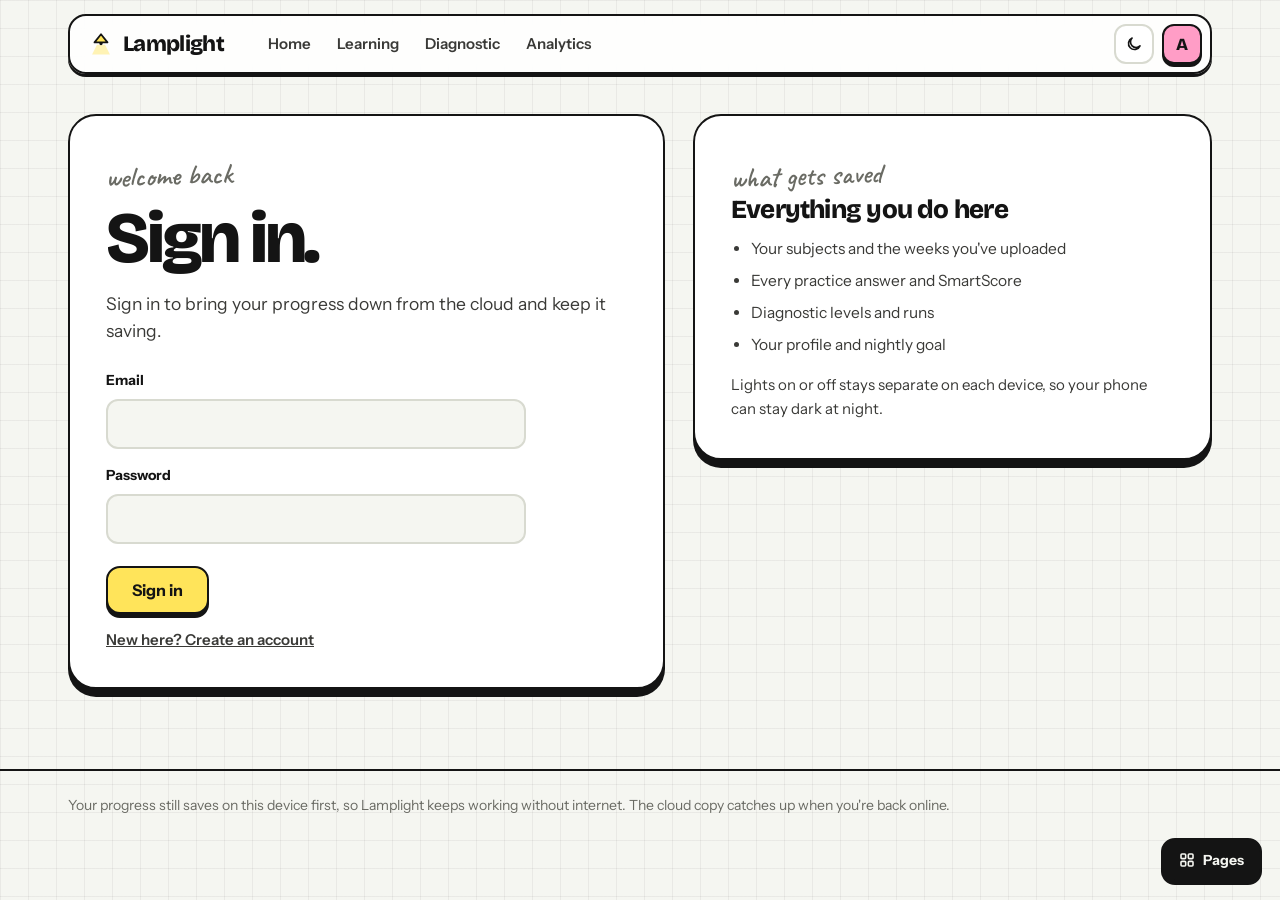
==== account.html @ 7562c69a "add lamplight website" ====
<!doctype html>
<html lang="en-AU">
<head>
<meta charset="utf-8">
<meta name="viewport" content="width=device-width, initial-scale=1, viewport-fit=cover">
<title>Account · Lamplight</title>
<link rel="preconnect" href="https://fonts.googleapis.com">
<link rel="preconnect" href="https://fonts.gstatic.com" crossorigin>
<link rel="stylesheet" href="https://fonts.googleapis.com/css2?family=Bricolage+Grotesque:opsz,wght@12..96,500;12..96,700;12..96,800&family=Caveat:wght@600;700&family=Instrument+Sans:wght@400;500;600;700&family=JetBrains+Mono:wght@500;700&display=swap">
<link rel="stylesheet" href="css/lamplight.css">
<style>
  .navlinks a[aria-current="page"] { background: var(--hl-yellow); color: #141414; }
  .avatar { width: 40px; height: 40px; border-radius: 12px; border: 2px solid var(--ink); background: var(--hl-pink); color: #141414; display: grid; place-items: center; font: 800 17px var(--font-display); text-decoration: none; box-shadow: 0 3px 0 var(--shadow); }
  .icon-btn { width: 40px; height: 40px; border-radius: 12px; border: 2px solid var(--line); background: var(--card); display: grid; place-items: center; cursor: pointer; color: var(--ink); }
  .pagefoot { margin-top: 80px; border-top: 2px solid var(--ink); padding-block: 24px 40px; color: var(--muted); font-size: 14px; }
  .acct { margin-top: 40px; display: grid; grid-template-columns: 1.15fr 1fr; gap: 28px; align-items: start; }
  @media (max-width: 860px) { .acct { grid-template-columns: 1fr; } }
  .card { background: var(--card); border: 2.5px solid var(--ink); border-radius: 28px; box-shadow: 0 8px 0 var(--shadow); padding: 38px 36px; }
  @media (max-width: 600px) { .card { padding: 26px 20px; } }
  .card .hand { font-size: 28px; color: var(--muted); transform: rotate(-2deg); display: inline-block; }
  .card h1 { font-size: clamp(40px, 6vw, 72px); letter-spacing: -0.045em; margin: 6px 0 0; line-height: .98; }
  .card h2 { font-size: 26px; letter-spacing: -0.03em; margin: 0; }
  .card p { font-size: 17.5px; color: var(--ink-2); max-width: 32em; margin: 16px 0 0; }
  .form { display: grid; gap: 16px; margin-top: 26px; max-width: 420px; }
  .actions { display: flex; gap: 12px; flex-wrap: wrap; margin-top: 6px; }
  .msg { margin: 0; font-weight: 600; font-size: 15px; padding: 12px 14px; border-radius: 12px; }
  .msg.bad { color: var(--bad); background: var(--bad-soft); }
  .msg.good { color: var(--good); background: var(--good-soft); }
  .linkish { justify-self: start; border: 0; background: none; padding: 0; font: 600 15px var(--font-body); color: var(--ink-2); text-decoration: underline; cursor: pointer; }
  .status { display: flex; align-items: center; gap: 12px; margin-top: 22px; padding: 16px 18px; border: 2px solid var(--line); border-radius: 16px; background: var(--paper); }
  .status i { flex: none; width: 16px; height: 16px; border-radius: 99px; border: 2px solid var(--ink); background: var(--good); }
  .status[data-s="syncing"] i { background: var(--hl-yellow); }
  .status[data-s="error"] i { background: var(--bad); }
  .status b { display: block; font-size: 16px; }
  .status small { color: var(--muted); font-size: 14px; }
  .side h2 { margin-bottom: 14px; }
  .side ol { margin: 0; padding: 0; list-style: none; counter-reset: s; display: grid; gap: 14px; }
  .side ol li { counter-increment: s; display: grid; grid-template-columns: 34px 1fr; gap: 12px; font-size: 15.5px; color: var(--ink-2); }
  .side ol li::before { content: counter(s); width: 30px; height: 30px; border-radius: 10px; border: 2px solid var(--ink); background: var(--hl-blue); color: #141414; display: grid; place-items: center; font: 800 15px var(--font-display); }
  .side code { font-family: var(--font-mono); font-size: 13.5px; background: var(--paper-2); padding: 1px 6px; border-radius: 6px; }
  .side ul { margin: 0; padding-left: 20px; display: grid; gap: 8px; color: var(--ink-2); font-size: 15.5px; }
</style>
<script src="js/config.js"></script>
<script src="js/sync.js"></script>
</head>
<body class="app">

<header class="topbar">
  <div class="wrap">
    <div class="bar">
      <a class="brand" href="index.html" aria-label="Lamplight home">
        <svg viewBox="0 0 32 32" aria-hidden="true"><path d="M8 14 16 4l8 10Z" fill="var(--hl-yellow)" stroke="var(--ink)" stroke-width="2.2" stroke-linejoin="round"/><path d="M11 17 5 29h22l-6-12Z" fill="var(--hl-yellow)" opacity=".45"/><circle cx="16" cy="15.5" r="2" fill="var(--ink)"/></svg>
        Lamplight
      </a>
      <nav class="navlinks" aria-label="Main">
        <a href="index.html" data-nav="home">Home</a>
        <a href="subject.html" data-nav="learning">Learning</a>
        <a href="diagnostic.html">Diagnostic</a>
        <a href="analytics.html">Analytics</a>
      </nav>
      <div class="nav-actions">
        <button class="icon-btn" type="button" id="lights" aria-label="Turn lights off" title="Lights off">
          <svg width="18" height="18" viewBox="0 0 24 24" fill="none" stroke="currentColor" stroke-width="2.2" stroke-linecap="round" stroke-linejoin="round"><path d="M20 14.5A8 8 0 1 1 9.5 4a6.5 6.5 0 0 0 10.5 10.5Z"/></svg>
        </button>
        <a class="avatar" href="account.html" aria-label="Your account">S</a>
      </div>
    </div>
  </div>
</header>

<main class="wrap">
  <div class="acct">
    <section class="card" id="mainCard" aria-live="polite"></section>
    <aside class="card side" id="sideCard"></aside>
  </div>
</main>

<footer class="pagefoot"><div class="wrap">Your progress still saves on this device first, so Lamplight keeps working without internet. The cloud copy catches up when you're back online.</div></footer>

<script src="js/account.js"></script>
<script>
(() => {
  const $ = s => document.querySelector(s);
  const esc = s => String(s).replace(/[&<>"']/g, c => ({ '&': '&amp;', '<': '&lt;', '>': '&gt;', '"': '&quot;', "'": '&#39;' }[c]));
  const S = window.LamplightSync;
  let mode = 'in', note = null, busy = false;

  const when = t => {
    if (!t) return 'not yet';
    const m = Math.round((Date.now() - t) / 60000);
    if (m < 1) return 'just now';
    if (m < 60) return m + ' min ago';
    return new Date(t).toLocaleString('en-AU', { weekday: 'short', hour: 'numeric', minute: '2-digit' });
  };

  function setupSteps() {
    return '<span class="hand">one time setup</span><h2>Connect your cloud</h2><ol>' +
      '<li><span>Make a free project at <b>supabase.com</b>. Any name is fine, pick the Sydney region.</span></li>' +
      '<li><span>Open <b>SQL Editor</b>, paste in everything from <code>supabase/schema.sql</code> and press Run.</span></li>' +
      '<li><span>Copy the <b>Project URL</b> and <b>anon public</b> key from Project Settings, API, into <code>js/config.js</code>.</span></li>' +
      '<li><span>Come back here and create your account.</span></li></ol>';
  }
  function whySide() {
    return '<span class="hand">what gets saved</span><h2>Everything you do here</h2><ul>' +
      '<li>Your subjects and the weeks you\'ve uploaded</li><li>Every practice answer and SmartScore</li>' +
      '<li>Diagnostic levels and runs</li><li>Your profile and nightly goal</li></ul>' +
      '<p style="font-size:15px">Lights on or off stays separate on each device, so your phone can stay dark at night.</p>';
  }

  function render(info) {
    info = info || S.info();
    const main = $('#mainCard'), side = $('#sideCard');
    if (!info.ready) {
      main.innerHTML = '<span class="hand">your account</span><h1>Not connected yet.</h1>' +
        '<p>Lamplight is saving on this device only. Connect it to your own Supabase project and your progress will follow you to your phone, your laptop, anywhere.</p>' +
        '<div class="status" data-s="error"><i></i><div><b>Saving on this device only</b><small>Fill in js/config.js to turn on cloud saving</small></div></div>';
      side.innerHTML = setupSteps();
      return;
    }
    side.innerHTML = whySide();
    if (info.signedIn) {
      const label = { synced: 'Saved to the cloud', syncing: 'Saving now', error: 'Couldn\'t save just now', off: 'Not saving' }[info.status] || 'Saved';
      const sub = info.status === 'error' ? esc(info.error || 'Check your internet. It will try again.') :
        'Last synced ' + when(info.last) + (info.pending ? ', ' + info.pending + ' change' + (info.pending > 1 ? 's' : '') + ' waiting' : '');
      main.innerHTML = '<span class="hand">your account</span><h1>You\'re in.</h1>' +
        '<p>Signed in as <b>' + esc(info.email) + '</b>. Open Lamplight on any device, sign in with the same email, and you\'ll pick up right where you left off.</p>' +
        '<div class="status" data-s="' + info.status + '"><i></i><div><b>' + label + '</b><small>' + sub + '</small></div></div>' +
        '<div class="actions" style="margin-top:24px"><button class="btn btn-yellow" id="syncNow" type="button"' + (busy ? ' disabled' : '') + '>Sync now</button>' +
        '<button class="btn" id="out" type="button"' + (busy ? ' disabled' : '') + '>Sign out</button></div>';
      $('#syncNow').onclick = () => { busy = true; render(); S.syncNow().then(() => { busy = false; render(); }); };
      $('#out').onclick = () => { busy = true; render(); S.signOut().then(() => { busy = false; note = ['good', 'Signed out. Everything stays saved on this device too.']; render(); }); };
      return;
    }
    const up = mode === 'up';
    const keepEm = $('#em') ? $('#em').value : '', keepPw = $('#pw') ? $('#pw').value : '';
    main.innerHTML = '<span class="hand">' + (up ? 'new here' : 'welcome back') + '</span><h1>' + (up ? 'Save your Lamplight.' : 'Sign in.') + '</h1>' +
      '<p>' + (up ? 'Make an account so your subjects, scores and diagnostic follow you to every device. Whatever is on this device now goes up with it.' : 'Sign in to bring your progress down from the cloud and keep it saving.') + '</p>' +
      '<form class="form" id="f" novalidate>' +
        '<label class="field"><span>Email</span><input id="em" type="email" autocomplete="email" required></label>' +
        '<label class="field"><span>Password' + (up ? ' <em>(6 or more characters)</em>' : '') + '</span><input id="pw" type="password" autocomplete="' + (up ? 'new-password' : 'current-password') + '" required minlength="6"></label>' +
        (note ? '<p class="msg ' + note[0] + '">' + esc(note[1]) + '</p>' : '') +
        '<div class="actions"><button class="btn btn-yellow" type="submit"' + (busy ? ' disabled' : '') + '>' + (busy ? 'One moment' : up ? 'Create account' : 'Sign in') + '</button></div>' +
        '<button class="linkish" type="button" id="swap">' + (up ? 'Already have an account? Sign in' : 'New here? Create an account') + '</button>' +
      '</form>';
    const prof = (window.Lamplight && window.Lamplight.profile && window.Lamplight.profile()) || {};
    $('#em').value = keepEm || prof.email || ''; $('#pw').value = keepPw;
    $('#swap').onclick = () => { mode = up ? 'in' : 'up'; note = null; render(); };
    $('#f').onsubmit = e => {
      e.preventDefault();
      const em = $('#em').value.trim(), pw = $('#pw').value;
      if (!/^\S+@\S+\.\S+$/.test(em)) { note = ['bad', 'Pop in your email address.']; return render(); }
      if (pw.length < 6) { note = ['bad', 'Your password needs at least 6 characters.']; return render(); }
      busy = true; note = null; render(); $('#em').value = em;
      (up ? S.signUp(em, pw) : S.signIn(em, pw).then(() => ({ signedIn: true })))
        .then(r => {
          busy = false;
          if (r && r.confirm) { mode = 'in'; note = ['good', 'Nearly there. Check your email for a confirm link, click it, then come back and sign in. If the link opens a page that won\'t load, that\'s fine, it still worked.']; }
          else note = null;
          render();
        })
        .catch(err => { busy = false; note = ['bad', err.message]; render(); $('#em').value = em; });
    };
  }

  S.on(render);
  setInterval(() => { if (S.info().signedIn) render(); }, 30000);
  document.getElementById('lights').addEventListener('click', () => {
    const dark = document.documentElement.getAttribute('data-theme') === 'dark';
    if (dark) document.documentElement.removeAttribute('data-theme'); else document.documentElement.setAttribute('data-theme', 'dark');
  });
})();
</script>
<script src="js/tour.js"></script>
</body>
</html>
---- css/lamplight.css ----
/* Lamplight: shared styles for every page */
:root {
  --paper: #F5F6F1;
  --paper-2: #ECEEE6;
  --card: #FFFFFF;
  --ink: #141414;
  --ink-2: #3A3A37;
  --muted: #6A6B64;
  --line: #D8DAD0;
  --grid: rgba(20, 20, 20, 0.055);
  --shadow: #141414;

  /* highlighters */
  --hl-yellow: #FFE45A;
  --hl-pink: #FF9DC6;
  --hl-green: #A4EFB3;
  --hl-blue: #9CD6FF;
  --hl-orange: #FFBF73;

  --good: #1E8A4C;
  --good-soft: #DDF6E4;
  --bad: #C8372D;
  --bad-soft: #FBE1DE;

  --font-display: "Bricolage Grotesque", "Arial Rounded MT Bold", system-ui, sans-serif;
  --font-body: "Instrument Sans", system-ui, -apple-system, "Segoe UI", sans-serif;
  --font-hand: "Caveat", "Bradley Hand", "Segoe Print", cursive;
  --font-mono: "JetBrains Mono", ui-monospace, Menlo, monospace;
  color-scheme: light;
}
:root[data-theme="dark"] {
  --paper: #121416;
  --paper-2: #1A1D20;
  --card: #1C1F23;
  --ink: #F1F1EC;
  --ink-2: #CFCFC8;
  --muted: #9A9B93;
  --line: #2E3237;
  --grid: rgba(255, 255, 255, 0.045);
  --shadow: #000000;
  --hl-yellow: #E6CB45;
  --hl-pink: #E583AE;
  --hl-green: #7ED192;
  --hl-blue: #7DBDE8;
  --hl-orange: #E8A55B;
  --good: #6FD394;
  --good-soft: #193A27;
  --bad: #F08A80;
  --bad-soft: #3E211F;
  color-scheme: dark;
}

*, *::before, *::after { box-sizing: border-box; }
html { -webkit-text-size-adjust: 100%; scroll-behavior: smooth; }
body {
  margin: 0;
  background-color: var(--paper);
  background-image:
    linear-gradient(var(--grid) 1px, transparent 1px),
    linear-gradient(90deg, var(--grid) 1px, transparent 1px);
  background-size: 28px 28px;
  color: var(--ink);
  font-family: var(--font-body);
  font-size: 17px;
  line-height: 1.55;
  transition: background-color .5s ease, color .5s ease;
}
img, svg { max-width: 100%; }
a { color: inherit; }
button { font: inherit; color: inherit; }
:focus-visible { outline: 3px solid var(--hl-blue); outline-offset: 3px; border-radius: 8px; }
[hidden] { display: none !important; }

.wrap { max-width: 1200px; margin: 0 auto; padding-inline: 28px; }
@media (max-width: 600px) { .wrap { padding-inline: 16px; } }

h1, h2, h3 { font-family: var(--font-display); font-weight: 800; letter-spacing: -0.03em; line-height: 1; margin: 0; text-wrap: balance; }
.hand { font-family: var(--font-hand); font-weight: 600; }
.mono { font-family: var(--font-mono); }

/* highlighter swipe behind a word */
.hl { position: relative; white-space: nowrap; isolation: isolate; }
.hl::before {
  content: ""; position: absolute; z-index: -1;
  left: -0.08em; right: -0.1em; top: 0.12em; bottom: 0.02em;
  background: var(--hl, var(--hl-yellow));
  border-radius: 0.2em 0.5em 0.3em 0.6em / 0.6em 0.3em 0.5em 0.2em;
  transform: rotate(-1.2deg) scaleX(var(--swipe, 1));
  transform-origin: left center;
  transition: transform .7s cubic-bezier(.3,.8,.3,1);
}
.hl.pink { --hl: var(--hl-pink); }
.hl.green { --hl: var(--hl-green); }
.hl.blue { --hl: var(--hl-blue); }
.hl.orange { --hl: var(--hl-orange); }

/* tactile buttons */
.btn {
  display: inline-flex; align-items: center; justify-content: center; gap: 10px;
  padding: 14px 24px; border-radius: 14px; border: 2.5px solid var(--ink);
  font: 700 16px/1 var(--font-body); text-decoration: none; cursor: pointer;
  background: var(--card); color: var(--ink);
  box-shadow: 0 4px 0 var(--shadow);
  transition: transform .08s ease, box-shadow .08s ease;
}
.btn:hover { transform: translateY(-1px); box-shadow: 0 5px 0 var(--shadow); }
.btn:active { transform: translateY(4px); box-shadow: 0 0 0 var(--shadow); }
.btn-yellow { background: var(--hl-yellow); color: #141414; }
.btn-small { padding: 10px 16px; font-size: 14.5px; border-radius: 12px; box-shadow: 0 3px 0 var(--shadow); }

/* nav */
.topbar { position: sticky; top: 0; z-index: 50; padding-top: 14px; }
.topbar .bar {
  display: flex; align-items: center; gap: 20px;
  background: color-mix(in srgb, var(--card) 86%, transparent);
  backdrop-filter: blur(12px);
  border: 2px solid var(--ink); border-radius: 18px; padding: 8px 8px 8px 18px;
  box-shadow: 0 3px 0 var(--shadow);
}
.brand { display: inline-flex; align-items: center; gap: 9px; text-decoration: none; font: 800 22px/1 var(--font-display); letter-spacing: -0.03em; }
.brand svg { width: 26px; height: 26px; }
.navlinks { display: flex; gap: 2px; margin-left: 12px; }
.navlinks a { text-decoration: none; font-weight: 600; font-size: 15px; padding: 8px 12px; border-radius: 10px; color: var(--ink-2); }
.navlinks a:hover { background: var(--paper-2); color: var(--ink); }
.nav-actions { margin-left: auto; display: flex; gap: 8px; align-items: center; }
.link-plain { text-decoration: none; font-weight: 600; font-size: 15px; padding: 8px 12px; }
@media (max-width: 820px) { .navlinks { display: none; } }
@media (max-width: 420px) { .link-plain { display: none; } }

@media (prefers-reduced-motion: reduce) {
  html { scroll-behavior: auto; }
  *, *::before, *::after { animation: none !important; transition: none !important; }
}

/* app pages: bottom tab bar on phones */
@media (max-width: 820px) {
  body.app { padding-bottom: 84px; }
  body.app .topbar .bar { backdrop-filter: none; -webkit-backdrop-filter: none; background: var(--card); }
  body.app .navlinks {
    display: flex; position: fixed; z-index: 60; left: 12px; right: 12px;
    bottom: calc(12px + env(safe-area-inset-bottom, 0px)); margin: 0;
    background: var(--card); border: 2px solid var(--ink); border-radius: 18px; box-shadow: 0 3px 0 var(--shadow);
    padding: 6px; justify-content: space-between; overflow-x: auto;
  }
  body.app .navlinks a { font-size: 13px; padding: 9px 10px; white-space: nowrap; }
}

/* second bar under Learning: the student's units, then tools */
.subnav { position: sticky; top: 86px; z-index: 40; margin-top: 10px; }
.subbar {
  display: flex; align-items: center; gap: 6px; overflow-x: auto; scrollbar-width: none;
  background: var(--paper-2); border: 2px solid var(--line); border-radius: 16px; padding: 6px;
}
.subbar::-webkit-scrollbar { display: none; }
.sub-units, .sub-tools { display: flex; gap: 6px; flex: none; }
.sub-tools { margin-left: auto; }
.sub-sep { width: 2px; height: 26px; background: var(--line); border-radius: 2px; flex: none; margin-inline: 6px; }
.sub-tab {
  display: inline-flex; align-items: center; gap: 8px; white-space: nowrap; flex: none;
  padding: 9px 14px; border-radius: 11px; text-decoration: none; font-weight: 700; font-size: 14.5px;
  color: var(--ink-2); border: 2px solid transparent;
}
.sub-tab:hover { background: var(--card); color: var(--ink); }
.sub-tab[aria-current="page"] { background: var(--card); color: var(--ink); border-color: var(--ink); box-shadow: 0 3px 0 var(--shadow); }
.sub-tab.unit-t i { width: 12px; height: 12px; border-radius: 4px; background: var(--c); border: 1.5px solid var(--ink); }
.sub-tab.unit-t small { font: 700 11px var(--font-mono); color: var(--muted); }
.sub-tab.add-t { border: 2px dashed var(--line); color: var(--muted); }
.sub-tab.add-t:hover { border-color: var(--ink); color: var(--ink); }
.sub-tab svg { color: var(--muted); }
.sub-tab[aria-current="page"] svg { color: var(--ink); }
@media (max-width: 820px) { .subnav { position: static; } .sub-tools { margin-left: 0; } }

.sub-tab.add-t { background: transparent; cursor: pointer; font: inherit; font-weight: 700; font-size: 14.5px; }
.sub-tab.add-t.first { border-color: var(--ink); border-style: dashed; color: var(--ink); background: var(--hl-yellow); color: #141414; }

/* add subject dialog */
.add-dialog { border: 2.5px solid var(--ink); border-radius: 24px; padding: 0; width: min(94vw, 480px); background: var(--card); color: var(--ink); box-shadow: 0 10px 0 var(--shadow); }
.add-dialog::backdrop { background: rgba(20, 20, 20, .45); backdrop-filter: blur(3px); }
.add-dialog form { padding: 26px; display: grid; gap: 16px; }
.add-dialog .hand { font-size: 24px; color: var(--muted); transform: rotate(-2deg); display: inline-block; }
.add-dialog h2 { font-size: 32px; letter-spacing: -0.035em; margin-top: -6px; }
.field { display: grid; gap: 7px; }
.field > span { font-weight: 700; font-size: 14px; }
.field em { font-style: normal; color: var(--muted); font-weight: 500; }
.field input { font: 600 17px var(--font-body); padding: 13px 14px; border-radius: 12px; border: 2px solid var(--line); background: var(--paper); color: var(--ink); }
.field input:focus { outline: none; border-color: var(--ink); box-shadow: 0 3px 0 var(--shadow); }
.chips { display: flex; gap: 8px; flex-wrap: wrap; }
.chip-b { min-width: 48px; padding: 9px 12px; border-radius: 11px; border: 2px solid var(--line); background: var(--paper); font-weight: 700; cursor: pointer; }
.chip-b[aria-pressed="true"] { border-color: var(--ink); background: var(--ink); color: var(--paper); }
.swatch { width: 40px; height: 40px; border-radius: 11px; border: 2px solid var(--ink); cursor: pointer; }
.swatch[aria-pressed="true"] { box-shadow: 0 0 0 3px var(--card), 0 0 0 5px var(--ink); }
.add-dialog .err { margin: 0; color: var(--bad); font-weight: 600; font-size: 14px; }
.add-dialog .actions { display: flex; justify-content: flex-end; gap: 10px; margin-top: 4px; }

.sub-term { flex: none; align-self: center; font: 700 11px var(--font-mono); letter-spacing: .08em; color: var(--muted); padding: 4px 8px; border-left: 2px solid var(--line); margin-left: 4px; }
.sub-tab .donemark { font: 700 10.5px var(--font-body); letter-spacing: .04em; text-transform: uppercase; color: var(--good); }
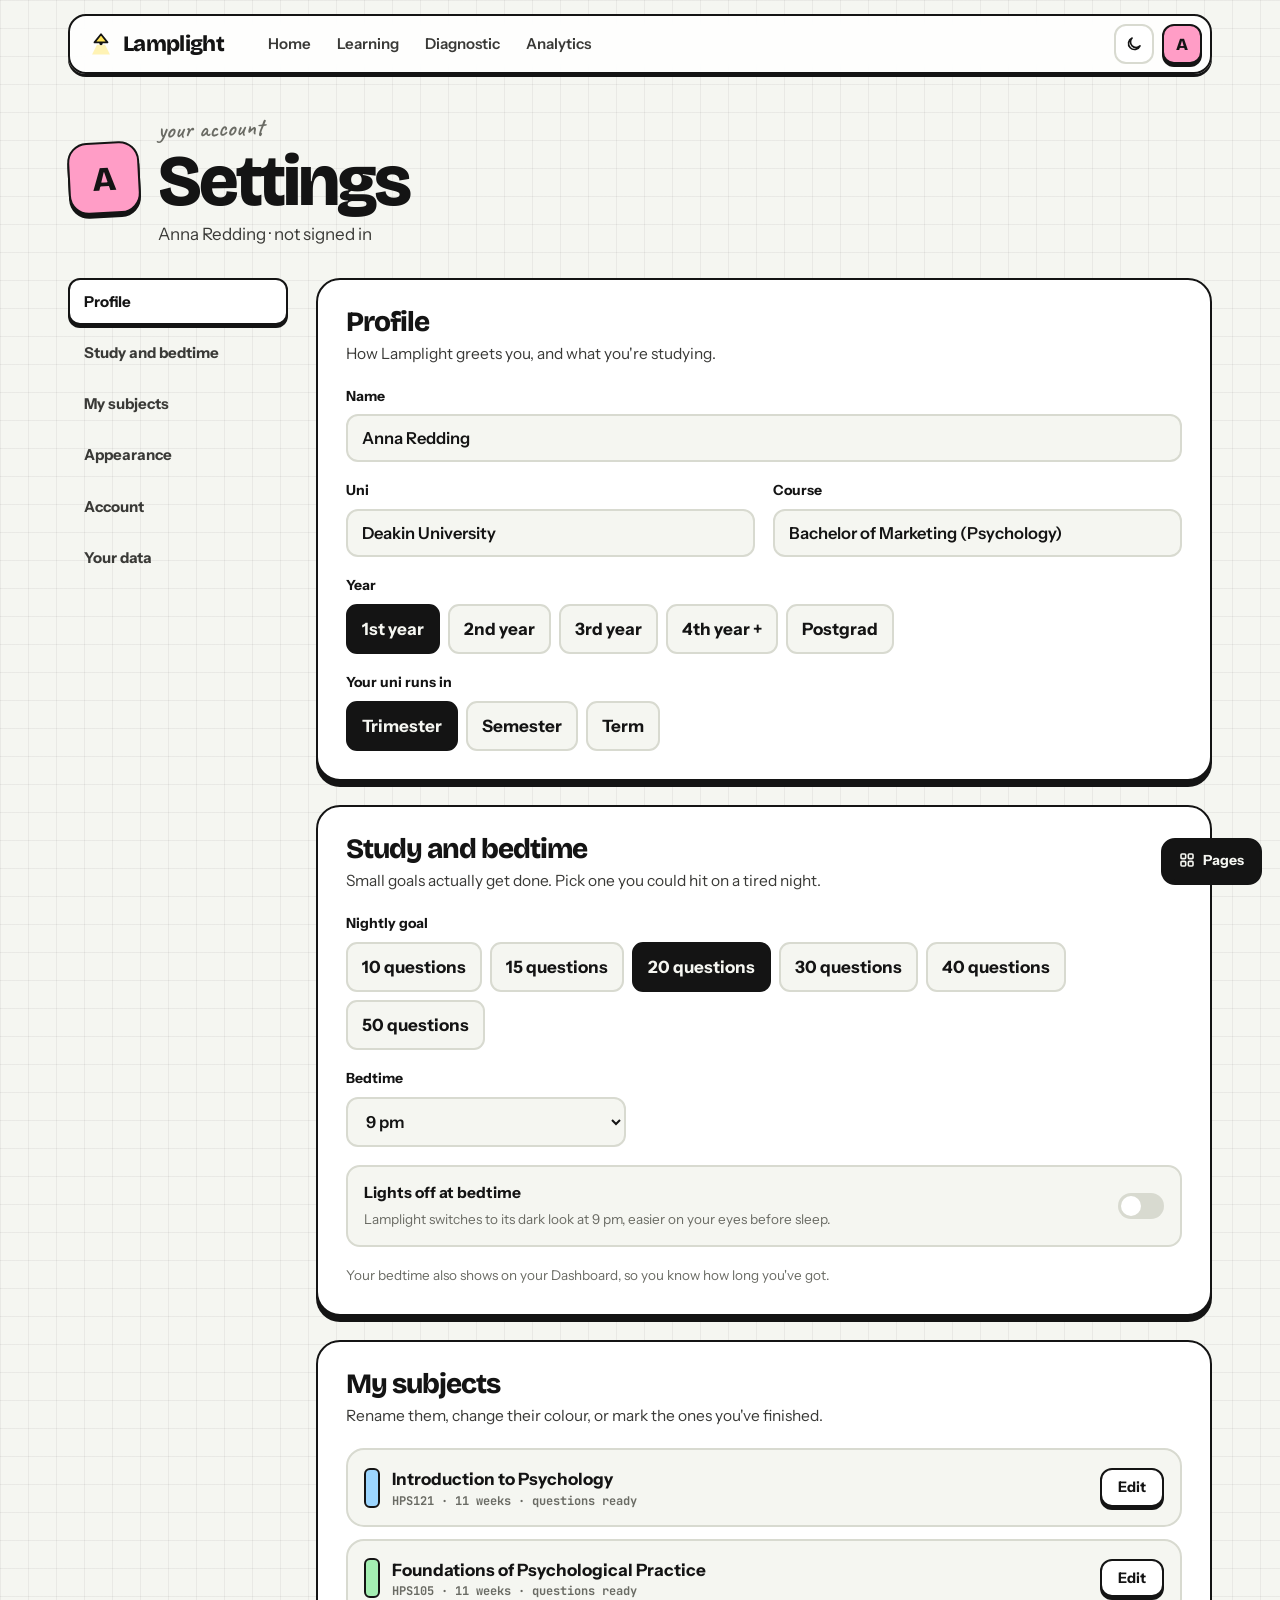
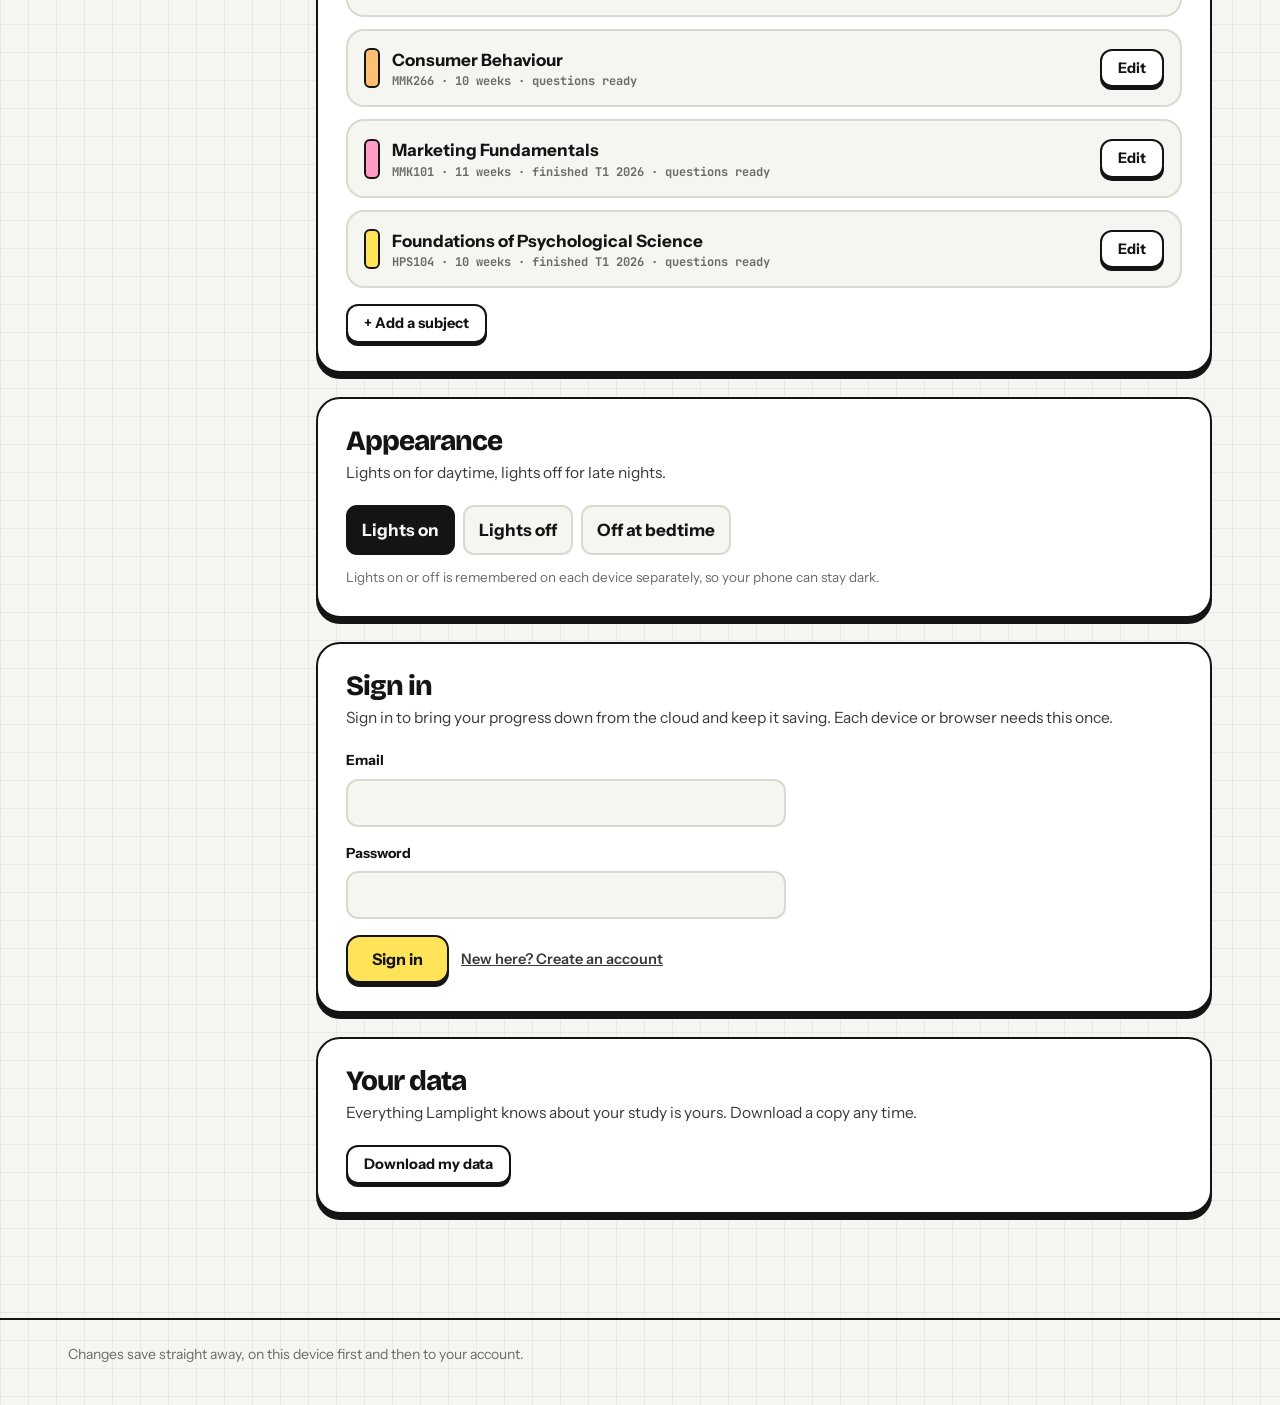
==== commit 12d4b970: "website version 3" ====
--- a/account.html
+++ b/account.html
@@ -3,7 +3,7 @@
 <head>
 <meta charset="utf-8">
 <meta name="viewport" content="width=device-width, initial-scale=1, viewport-fit=cover">
-<title>Account · Lamplight</title>
+<title>Settings · Lamplight</title>
 <link rel="preconnect" href="https://fonts.googleapis.com">
 <link rel="preconnect" href="https://fonts.gstatic.com" crossorigin>
 <link rel="stylesheet" href="https://fonts.googleapis.com/css2?family=Bricolage+Grotesque:opsz,wght@12..96,500;12..96,700;12..96,800&family=Caveat:wght@600;700&family=Instrument+Sans:wght@400;500;600;700&family=JetBrains+Mono:wght@500;700&display=swap">
@@ -13,35 +13,69 @@
   .avatar { width: 40px; height: 40px; border-radius: 12px; border: 2px solid var(--ink); background: var(--hl-pink); color: #141414; display: grid; place-items: center; font: 800 17px var(--font-display); text-decoration: none; box-shadow: 0 3px 0 var(--shadow); }
   .icon-btn { width: 40px; height: 40px; border-radius: 12px; border: 2px solid var(--line); background: var(--card); display: grid; place-items: center; cursor: pointer; color: var(--ink); }
   .pagefoot { margin-top: 80px; border-top: 2px solid var(--ink); padding-block: 24px 40px; color: var(--muted); font-size: 14px; }
-  .acct { margin-top: 40px; display: grid; grid-template-columns: 1.15fr 1fr; gap: 28px; align-items: start; }
-  @media (max-width: 860px) { .acct { grid-template-columns: 1fr; } }
-  .card { background: var(--card); border: 2.5px solid var(--ink); border-radius: 28px; box-shadow: 0 8px 0 var(--shadow); padding: 38px 36px; }
-  @media (max-width: 600px) { .card { padding: 26px 20px; } }
-  .card .hand { font-size: 28px; color: var(--muted); transform: rotate(-2deg); display: inline-block; }
-  .card h1 { font-size: clamp(40px, 6vw, 72px); letter-spacing: -0.045em; margin: 6px 0 0; line-height: .98; }
-  .card h2 { font-size: 26px; letter-spacing: -0.03em; margin: 0; }
-  .card p { font-size: 17.5px; color: var(--ink-2); max-width: 32em; margin: 16px 0 0; }
-  .form { display: grid; gap: 16px; margin-top: 26px; max-width: 420px; }
-  .actions { display: flex; gap: 12px; flex-wrap: wrap; margin-top: 6px; }
+
+  .top { margin-top: 34px; display: flex; align-items: center; gap: 18px; flex-wrap: wrap; }
+  .top .big { width: 72px; height: 72px; border-radius: 20px; border: 2.5px solid var(--ink); background: var(--hl-pink); color: #141414; display: grid; place-items: center; font: 800 34px var(--font-display); box-shadow: 0 4px 0 var(--shadow); transform: rotate(-3deg); }
+  .top .hand { font-size: 24px; color: var(--muted); display: block; transform: rotate(-2deg); }
+  .top h1 { font-size: clamp(40px, 6vw, 72px); letter-spacing: -0.045em; }
+  .top p { margin: 4px 0 0; color: var(--ink-2); }
+
+  .layout { display: grid; grid-template-columns: 220px 1fr; gap: 28px; margin-top: 30px; align-items: start; }
+  @media (max-width: 860px) { .layout { grid-template-columns: 1fr; } }
+  .snav { position: sticky; top: 100px; display: grid; gap: 4px; }
+  @media (max-width: 860px) { .snav { position: static; display: flex; overflow-x: auto; gap: 6px; padding-bottom: 4px; scrollbar-width: none; } .snav::-webkit-scrollbar { display: none; } }
+  .snav a { text-decoration: none; font-weight: 700; font-size: 15px; padding: 10px 14px; border-radius: 12px; color: var(--ink-2); border: 2px solid transparent; white-space: nowrap; }
+  .snav a:hover { background: var(--paper-2); }
+  .snav a[aria-current="true"] { background: var(--card); border-color: var(--ink); color: var(--ink); box-shadow: 0 3px 0 var(--shadow); }
+
+  .sec { background: var(--card); border: 2.5px solid var(--ink); border-radius: 24px; box-shadow: 0 6px 0 var(--shadow); padding: 28px; margin-bottom: 24px; scroll-margin-top: 100px; }
+  @media (max-width: 600px) { .sec { padding: 20px; } }
+  .sec h2 { font-size: 28px; letter-spacing: -0.035em; }
+  .sec .lead { margin: 6px 0 20px; color: var(--ink-2); font-size: 15.5px; }
+  .rows { display: grid; gap: 18px; }
+  .grid2 { display: grid; grid-template-columns: 1fr 1fr; gap: 18px; }
+  @media (max-width: 600px) { .grid2 { grid-template-columns: 1fr; } }
+  .field select, .field input { font: 600 16.5px var(--font-body); padding: 12px 14px; border-radius: 12px; border: 2px solid var(--line); background: var(--paper); color: var(--ink); width: 100%; box-sizing: border-box; }
+  .field input:focus, .field select:focus { outline: none; border-color: var(--ink); }
+  .field input[readonly] { color: var(--muted); }
+  .chips { display: flex; gap: 8px; flex-wrap: wrap; }
+  .chip-b { min-width: 48px; padding: 10px 14px; border-radius: 11px; border: 2px solid var(--line); background: var(--paper); font-weight: 700; cursor: pointer; color: var(--ink); }
+  .chip-b[aria-pressed="true"] { border-color: var(--ink); background: var(--ink); color: var(--paper); }
+  .toggle { display: flex; align-items: center; justify-content: space-between; gap: 16px; padding: 14px 16px; border-radius: 14px; background: var(--paper); border: 2px solid var(--line); cursor: pointer; }
+  .toggle b { display: block; font-size: 15.5px; } .toggle small { color: var(--muted); font-size: 13.5px; }
+  .sw { flex: none; width: 46px; height: 26px; border-radius: 99px; background: var(--line); position: relative; border: 0; cursor: pointer; transition: background .15s; }
+  .sw::after { content: ""; position: absolute; top: 3px; left: 3px; width: 20px; height: 20px; border-radius: 50%; background: var(--card); transition: left .15s; }
+  .sw[aria-checked="true"] { background: var(--ink); } .sw[aria-checked="true"]::after { left: 23px; }
+  .note { font-size: 13.5px; color: var(--muted); margin: 0; }
+
+  .subs { display: grid; gap: 12px; }
+  .subcard { border: 2px solid var(--line); border-radius: 18px; background: var(--paper); padding: 16px; display: grid; gap: 14px; }
+  .subcard .hd { display: flex; align-items: center; gap: 12px; }
+  .subcard .hd i { flex: none; width: 16px; height: 40px; border-radius: 6px; border: 2px solid var(--ink); background: var(--c); }
+  .subcard .hd b { font-size: 17px; } .subcard .hd small { display: block; font: 700 12px var(--font-mono); color: var(--muted); }
+  .subcard .hd .edit { margin-left: auto; }
+  .subcard .body { display: grid; gap: 14px; }
+  .swatches { display: flex; gap: 8px; }
+  .swatch { width: 34px; height: 34px; border-radius: 10px; border: 2px solid var(--line); cursor: pointer; }
+  .swatch[aria-pressed="true"] { border-color: var(--ink); box-shadow: 0 3px 0 var(--shadow); }
+  .rowbtns { display: flex; gap: 12px; flex-wrap: wrap; align-items: center; }
+  .linkish { border: 0; background: none; padding: 0; font: 600 14.5px var(--font-body); color: var(--ink-2); text-decoration: underline; cursor: pointer; }
+  .linkish.danger { color: var(--bad); }
+
+  .status { display: flex; align-items: center; gap: 12px; padding: 16px 18px; border: 2px solid var(--line); border-radius: 16px; background: var(--paper); }
+  .status i { flex: none; width: 16px; height: 16px; border-radius: 99px; border: 2px solid var(--ink); background: var(--good); }
+  .status[data-s="syncing"] i { background: var(--hl-yellow); } .status[data-s="error"] i, .status[data-s="off"] i { background: var(--bad); }
+  .status b { display: block; font-size: 16px; } .status small { color: var(--muted); font-size: 14px; }
   .msg { margin: 0; font-weight: 600; font-size: 15px; padding: 12px 14px; border-radius: 12px; }
-  .msg.bad { color: var(--bad); background: var(--bad-soft); }
-  .msg.good { color: var(--good); background: var(--good-soft); }
-  .linkish { justify-self: start; border: 0; background: none; padding: 0; font: 600 15px var(--font-body); color: var(--ink-2); text-decoration: underline; cursor: pointer; }
-  .status { display: flex; align-items: center; gap: 12px; margin-top: 22px; padding: 16px 18px; border: 2px solid var(--line); border-radius: 16px; background: var(--paper); }
-  .status i { flex: none; width: 16px; height: 16px; border-radius: 99px; border: 2px solid var(--ink); background: var(--good); }
-  .status[data-s="syncing"] i { background: var(--hl-yellow); }
-  .status[data-s="error"] i { background: var(--bad); }
-  .status b { display: block; font-size: 16px; }
-  .status small { color: var(--muted); font-size: 14px; }
-  .side h2 { margin-bottom: 14px; }
-  .side ol { margin: 0; padding: 0; list-style: none; counter-reset: s; display: grid; gap: 14px; }
-  .side ol li { counter-increment: s; display: grid; grid-template-columns: 34px 1fr; gap: 12px; font-size: 15.5px; color: var(--ink-2); }
-  .side ol li::before { content: counter(s); width: 30px; height: 30px; border-radius: 10px; border: 2px solid var(--ink); background: var(--hl-blue); color: #141414; display: grid; place-items: center; font: 800 15px var(--font-display); }
-  .side code { font-family: var(--font-mono); font-size: 13.5px; background: var(--paper-2); padding: 1px 6px; border-radius: 6px; }
-  .side ul { margin: 0; padding-left: 20px; display: grid; gap: 8px; color: var(--ink-2); font-size: 15.5px; }
+  .msg.bad { color: var(--bad); background: var(--bad-soft); } .msg.good { color: var(--good); background: var(--good-soft); }
+  .form { display: grid; gap: 16px; max-width: 440px; }
+  .toast { position: fixed; left: 50%; bottom: calc(24px + env(safe-area-inset-bottom, 0px)); transform: translate(-50%, 20px); opacity: 0; background: var(--ink); color: var(--paper); font-weight: 700; padding: 11px 18px; border-radius: 12px; transition: all .2s; z-index: 95; pointer-events: none; }
+  .toast.on { opacity: 1; transform: translate(-50%, 0); }
+  @media (max-width: 820px) { .toast { bottom: calc(96px + env(safe-area-inset-bottom, 0px)); } }
 </style>
 <script src="js/config.js"></script>
 <script src="js/sync.js"></script>
+<script src="js/menu.js"></script>
 </head>
 <body class="app">
 
@@ -53,7 +87,7 @@
         Lamplight
       </a>
       <nav class="navlinks" aria-label="Main">
-        <a href="index.html" data-nav="home">Home</a>
+        <a href="dashboard.html" data-nav="home">Home</a>
         <a href="subject.html" data-nav="learning">Learning</a>
         <a href="diagnostic.html">Diagnostic</a>
         <a href="analytics.html">Analytics</a>
@@ -68,105 +102,215 @@
   </div>
 </header>
 
-<main class="wrap">
-  <div class="acct">
-    <section class="card" id="mainCard" aria-live="polite"></section>
-    <aside class="card side" id="sideCard"></aside>
+<main class="wrap" id="main">
+  <section class="top"><span class="big" id="bigA">A</span><div><span class="hand">your account</span><h1>Settings</h1><p id="topLine"></p></div></section>
+  <div class="layout">
+    <nav class="snav" id="snav" aria-label="Settings sections">
+      <a href="#profile">Profile</a><a href="#study">Study and bedtime</a><a href="#subjects">My subjects</a><a href="#appearance">Appearance</a><a href="#account">Account</a><a href="#data">Your data</a>
+    </nav>
+    <div>
+      <section class="sec" id="profile"></section>
+      <section class="sec" id="study"></section>
+      <section class="sec" id="subjects"></section>
+      <section class="sec" id="appearance"></section>
+      <section class="sec" id="account" aria-live="polite"></section>
+      <section class="sec" id="data"></section>
+    </div>
   </div>
 </main>
-
-<footer class="pagefoot"><div class="wrap">Your progress still saves on this device first, so Lamplight keeps working without internet. The cloud copy catches up when you're back online.</div></footer>
-
+<div class="toast" id="toast" role="status"></div>
+
+<footer class="pagefoot"><div class="wrap">Changes save straight away, on this device first and then to your account.</div></footer>
+
+<script src="data/units.js"></script>
+<script src="js/banks.js"></script>
 <script src="js/account.js"></script>
+<script src="js/subnav.js"></script>
 <script>
 (() => {
-  const $ = s => document.querySelector(s);
-  const esc = s => String(s).replace(/[&<>"']/g, c => ({ '&': '&amp;', '<': '&lt;', '>': '&gt;', '"': '&quot;', "'": '&#39;' }[c]));
-  const S = window.LamplightSync;
-  let mode = 'in', note = null, busy = false;
-
-  const when = t => {
-    if (!t) return 'not yet';
-    const m = Math.round((Date.now() - t) / 60000);
-    if (m < 1) return 'just now';
-    if (m < 60) return m + ' min ago';
-    return new Date(t).toLocaleString('en-AU', { weekday: 'short', hour: 'numeric', minute: '2-digit' });
-  };
-
-  function setupSteps() {
-    return '<span class="hand">one time setup</span><h2>Connect your cloud</h2><ol>' +
-      '<li><span>Make a free project at <b>supabase.com</b>. Any name is fine, pick the Sydney region.</span></li>' +
-      '<li><span>Open <b>SQL Editor</b>, paste in everything from <code>supabase/schema.sql</code> and press Run.</span></li>' +
-      '<li><span>Copy the <b>Project URL</b> and <b>anon public</b> key from Project Settings, API, into <code>js/config.js</code>.</span></li>' +
-      '<li><span>Come back here and create your account.</span></li></ol>';
-  }
-  function whySide() {
-    return '<span class="hand">what gets saved</span><h2>Everything you do here</h2><ul>' +
-      '<li>Your subjects and the weeks you\'ve uploaded</li><li>Every practice answer and SmartScore</li>' +
-      '<li>Diagnostic levels and runs</li><li>Your profile and nightly goal</li></ul>' +
-      '<p style="font-size:15px">Lights on or off stays separate on each device, so your phone can stay dark at night.</p>';
-  }
-
-  function render(info) {
-    info = info || S.info();
-    const main = $('#mainCard'), side = $('#sideCard');
-    if (!info.ready) {
-      main.innerHTML = '<span class="hand">your account</span><h1>Not connected yet.</h1>' +
-        '<p>Lamplight is saving on this device only. Connect it to your own Supabase project and your progress will follow you to your phone, your laptop, anywhere.</p>' +
-        '<div class="status" data-s="error"><i></i><div><b>Saving on this device only</b><small>Fill in js/config.js to turn on cloud saving</small></div></div>';
-      side.innerHTML = setupSteps();
-      return;
-    }
-    side.innerHTML = whySide();
+  const $ = (s, r = document) => r.querySelector(s);
+  const esc = s => String(s == null ? '' : s).replace(/[&<>"']/g, c => ({ '&': '&amp;', '<': '&lt;', '>': '&gt;', '"': '&quot;', "'": '&#39;' }[c]));
+  const read = (k, d) => { try { const v = localStorage.getItem(k); return v ? JSON.parse(v) : d; } catch (e) { return d; } };
+  const write = (k, v) => { try { localStorage.setItem(k, JSON.stringify(v)); } catch (e) {} };
+  const S = window.LamplightSync, L = window.Lamplight || {};
+  const prof = () => read('lamplight:profile', {}) || {};
+  let tt; const toast = t => { const el = $('#toast'); el.textContent = t; el.classList.add('on'); clearTimeout(tt); tt = setTimeout(() => el.classList.remove('on'), 1800); };
+  const saveProf = (patch, msg) => { write('lamplight:profile', Object.assign({}, prof(), patch)); toast(msg || 'Saved'); top(); };
+  const chips = (key, vals, cur, label) => '<div class="chips" data-chips="' + key + '">' + vals.map(v => '<button type="button" class="chip-b" data-v="' + esc(v) + '" aria-pressed="' + (String(cur) === String(v)) + '">' + esc(label ? label(v) : v) + '</button>').join('') + '</div>';
+  const t12 = t => { const [h, m] = t.split(':').map(Number); return (h % 12 || 12) + (m ? ':' + String(m).padStart(2, '0') : '') + (h >= 12 && h < 24 ? ' pm' : ' am'); };
+  const COLOURS = [['Yellow', 'var(--hl-yellow)'], ['Pink', 'var(--hl-pink)'], ['Blue', 'var(--hl-blue)'], ['Green', 'var(--hl-green)'], ['Orange', 'var(--hl-orange)']];
+
+  function top() {
+    const p = prof(), name = String(p.name || '').trim();
+    $('#bigA').textContent = (name || 'L')[0].toUpperCase();
+    const info = S ? S.info() : { signedIn: false };
+    $('#topLine').textContent = (name ? name + ' · ' : '') + (info.signedIn ? info.email : 'not signed in');
+    document.querySelectorAll('a.avatar').forEach(a => { if (name) a.textContent = name[0].toUpperCase(); });
+  }
+
+  /* ---------- profile ---------- */
+  function profile() {
+    const p = prof();
+    $('#profile').innerHTML = '<h2>Profile</h2><p class="lead">How Lamplight greets you, and what you\'re studying.</p><div class="rows">' +
+      '<label class="field"><span>Name</span><input id="fName" autocomplete="name" value="' + esc(p.name || '') + '"></label>' +
+      '<div class="grid2"><label class="field"><span>Uni</span><input id="fUni" value="' + esc(p.uni || '') + '" placeholder="e.g. Deakin University"></label>' +
+      '<label class="field"><span>Course</span><input id="fCourse" value="' + esc(p.course || '') + '" placeholder="e.g. Bachelor of Marketing"></label></div>' +
+      '<div class="field"><span>Year</span>' + chips('year', ['1st year', '2nd year', '3rd year', '4th year +', 'Postgrad'], p.year) + '</div>' +
+      '<div class="field"><span>Your uni runs in</span>' + chips('period', ['Trimester', 'Semester', 'Term'], p.period) + '</div></div>';
+    [['fName', 'name'], ['fUni', 'uni'], ['fCourse', 'course']].forEach(([id, k]) => { $('#' + id).addEventListener('change', e => saveProf({ [k]: e.target.value.trim() })); });
+  }
+
+  /* ---------- study and bedtime ---------- */
+  function study() {
+    const p = prof(), times = []; for (let h = 19; h <= 24; h++) { times.push((h === 24 ? '00' : h) + ':00'); if (h < 24) times.push(h + ':30'); }
+    const lt = p.lightsAt || '21:00';
+    $('#study').innerHTML = '<h2>Study and bedtime</h2><p class="lead">Small goals actually get done. Pick one you could hit on a tired night.</p><div class="rows">' +
+      '<div class="field"><span>Nightly goal</span>' + chips('goal', [10, 15, 20, 30, 40, 50], +p.goal || 20, v => v + ' questions') + '</div>' +
+      '<label class="field" style="max-width:280px"><span>Bedtime</span><select id="fBed">' + times.map(t => '<option value="' + t + '"' + (t === lt ? ' selected' : '') + '>' + t12(t === '00:00' ? '24:00' : t).replace('12 am', 'Midnight') + '</option>').join('') + '</select></label>' +
+      '<div class="toggle" data-tog="autoDark"><div><b>Lights off at bedtime</b><small>Lamplight switches to its dark look at ' + t12(lt === '00:00' ? '24:00' : lt).replace('12 am', 'midnight') + ', easier on your eyes before sleep.</small></div><button type="button" class="sw" role="switch" aria-checked="' + !!p.autoDark + '" aria-label="Lights off at bedtime"></button></div>' +
+      '<p class="note">Your bedtime also shows on your Dashboard, so you know how long you\'ve got.</p></div>';
+    $('#fBed').addEventListener('change', e => { saveProf({ lightsAt: e.target.value }, 'Bedtime saved'); study(); });
+  }
+
+  /* ---------- subjects ---------- */
+  let editing = null;
+  function subjects() {
+    const list = L.subjects ? L.subjects() : read('lamplight:subjects', []);
+    const U = window.LAMPLIGHT_UNITS || {};
+    const card = s => {
+      const has = U[s.code || s.id], open = editing === s.id;
+      return '<div class="subcard" style="--c:' + s.colour + '"><div class="hd"><i></i><div><b>' + esc(s.name) + '</b><small>' + esc(s.code || 'no code') + ' · ' + s.weeks + ' weeks' + (s.done ? ' · finished' + (s.term ? ' ' + esc(s.term) : '') : '') + (has ? ' · questions ready' : '') + '</small></div>' +
+        '<button type="button" class="btn btn-small edit" data-edit="' + esc(s.id) + '">' + (open ? 'Done' : 'Edit') + '</button></div>' +
+        (open ? '<div class="body">' +
+          '<label class="field"><span>Name</span><input data-f="name" value="' + esc(s.name) + '"></label>' +
+          '<div class="grid2"><label class="field"><span>Unit code</span><input value="' + esc(s.code || '') + '" readonly title="The code links the subject to its questions, so it can\'t be changed here."></label>' +
+          '<label class="field"><span>Weeks</span><select data-f="weeks">' + [6, 8, 10, 11, 12, 13, 14].map(n => '<option' + (+s.weeks === n ? ' selected' : '') + '>' + n + '</option>').join('') + '</select></label></div>' +
+          '<div class="field"><span>Highlighter</span><div class="swatches">' + COLOURS.map(c => '<button type="button" class="swatch" data-col="' + c[1] + '" aria-label="' + c[0] + '" aria-pressed="' + (s.colour === c[1]) + '" style="background:' + c[1] + '"></button>').join('') + '</div></div>' +
+          '<div class="toggle" data-done><div><b>I\'ve finished this unit</b><small>Moves it to the end of your list. Everything stays, so you can still revise it.</small></div><button type="button" class="sw" role="switch" aria-checked="' + !!s.done + '" aria-label="Finished this unit"></button></div>' +
+          '<div class="rowbtns"><button type="button" class="linkish danger" data-remove="' + esc(s.id) + '">Remove this subject</button><span class="note">Your progress is kept if you add it back later.</span></div>' +
+        '</div>' : '') + '</div>';
+    };
+    $('#subjects').innerHTML = '<h2>My subjects</h2><p class="lead">Rename them, change their colour, or mark the ones you\'ve finished.</p><div class="subs">' +
+      (list.length ? list.map(card).join('') : '<p class="note">No subjects yet.</p>') + '</div><div class="rowbtns" style="margin-top:16px"><button type="button" class="btn btn-small" data-addsub>+ Add a subject</button></div>';
+  }
+  function updateSub(id, patch, msg) {
+    const list = (L.subjects ? L.subjects() : []).map(s => s.id === id ? Object.assign({}, s, patch) : s);
+    (L.saveSubjects || (v => write('lamplight:subjects', v)))(list); toast(msg || 'Saved'); subjects(); window.dispatchEvent(new Event('lamplight:subjects'));
+  }
+
+  /* ---------- appearance ---------- */
+  function appearance() {
+    const p = prof(), dark = document.documentElement.getAttribute('data-theme') === 'dark';
+    const mode = p.autoDark ? 'auto' : dark ? 'dark' : 'light';
+    $('#appearance').innerHTML = '<h2>Appearance</h2><p class="lead">Lights on for daytime, lights off for late nights.</p>' +
+      chips('look', ['light', 'dark', 'auto'], mode, v => ({ light: 'Lights on', dark: 'Lights off', auto: 'Off at bedtime' })[v]) +
+      '<p class="note" style="margin-top:12px">Lights on or off is remembered on each device separately, so your phone can stay dark.</p>';
+  }
+  function setLook(v) {
+    const root = document.documentElement;
+    if (v === 'dark') root.setAttribute('data-theme', 'dark'); else if (v === 'light') root.removeAttribute('data-theme');
+    write('lamplight:theme-manual', { day: new Date().toDateString() });
+    saveProf({ autoDark: v === 'auto' }, v === 'auto' ? 'Lights go off at bedtime' : 'Saved');
+    if (v === 'auto') { const lt = (prof().lightsAt || '21:00').split(':').map(Number), n = new Date(), m = n.getHours() * 60 + n.getMinutes(); if (m >= lt[0] * 60 + (lt[1] || 0) || m < 360) root.setAttribute('data-theme', 'dark'); else root.removeAttribute('data-theme'); }
+    appearance(); study();
+  }
+
+  /* ---------- account ---------- */
+  let mode = 'in', note = null, busy = false, pwOpen = false;
+  const when = t => { if (!t) return 'not yet'; const m = Math.round((Date.now() - t) / 60000); return m < 1 ? 'just now' : m < 60 ? m + ' min ago' : new Date(t).toLocaleString('en-AU', { weekday: 'short', hour: 'numeric', minute: '2-digit' }); };
+  function account() {
+    const info = S ? S.info() : { ready: false }, A = $('#account');
+    if (!info.ready) { A.innerHTML = '<h2>Account</h2><p class="lead">Cloud saving isn\'t connected on this copy of Lamplight, so everything stays on this device.</p>'; return; }
     if (info.signedIn) {
       const label = { synced: 'Saved to the cloud', syncing: 'Saving now', error: 'Couldn\'t save just now', off: 'Not saving' }[info.status] || 'Saved';
-      const sub = info.status === 'error' ? esc(info.error || 'Check your internet. It will try again.') :
-        'Last synced ' + when(info.last) + (info.pending ? ', ' + info.pending + ' change' + (info.pending > 1 ? 's' : '') + ' waiting' : '');
-      main.innerHTML = '<span class="hand">your account</span><h1>You\'re in.</h1>' +
-        '<p>Signed in as <b>' + esc(info.email) + '</b>. Open Lamplight on any device, sign in with the same email, and you\'ll pick up right where you left off.</p>' +
+      const sub = info.status === 'error' ? esc(info.error || 'Check your internet. It will try again.') : 'Last synced ' + when(info.last) + (info.pending ? ', ' + info.pending + ' change' + (info.pending > 1 ? 's' : '') + ' waiting' : '');
+      A.innerHTML = '<h2>Account</h2><p class="lead">Signed in as <b>' + esc(info.email) + '</b>. Sign in with the same email on any device to pick up where you left off.</p><div class="rows">' +
         '<div class="status" data-s="' + info.status + '"><i></i><div><b>' + label + '</b><small>' + sub + '</small></div></div>' +
-        '<div class="actions" style="margin-top:24px"><button class="btn btn-yellow" id="syncNow" type="button"' + (busy ? ' disabled' : '') + '>Sync now</button>' +
-        '<button class="btn" id="out" type="button"' + (busy ? ' disabled' : '') + '>Sign out</button></div>';
-      $('#syncNow').onclick = () => { busy = true; render(); S.syncNow().then(() => { busy = false; render(); }); };
-      $('#out').onclick = () => { busy = true; render(); S.signOut().then(() => { busy = false; note = ['good', 'Signed out. Everything stays saved on this device too.']; render(); }); };
+        '<div class="rowbtns"><button class="btn btn-small" id="syncNow" type="button"' + (busy ? ' disabled' : '') + '>Sync now</button><button class="btn btn-small" id="pwBtn" type="button">' + (pwOpen ? 'Cancel' : 'Change password') + '</button><button class="btn btn-small" id="out" type="button"' + (busy ? ' disabled' : '') + '>Sign out</button></div>' +
+        (pwOpen ? '<form class="form" id="pwf" novalidate><label class="field"><span>New password <em>(6 or more characters)</em></span><input id="pw1" type="password" autocomplete="new-password"></label><label class="field"><span>Type it again</span><input id="pw2" type="password" autocomplete="new-password"></label><div><button class="btn btn-yellow btn-small" type="submit">Save new password</button></div></form>' : '') +
+        (note ? '<p class="msg ' + note[0] + '">' + esc(note[1]) + '</p>' : '') + '</div>';
+      $('#syncNow').onclick = () => { busy = true; account(); S.syncNow().then(() => { busy = false; account(); toast('Synced'); }); };
+      $('#out').onclick = () => { busy = true; account(); S.signOut().then(() => { busy = false; note = ['good', 'Signed out. Everything stays saved on this device too.']; account(); top(); }); };
+      $('#pwBtn').onclick = () => { pwOpen = !pwOpen; note = null; account(); if (pwOpen) $('#pw1').focus(); };
+      if ($('#pwf')) $('#pwf').onsubmit = e => {
+        e.preventDefault(); const a = $('#pw1').value, b = $('#pw2').value;
+        if (a.length < 6) { note = ['bad', 'Your password needs at least 6 characters.']; return account(); }
+        if (a !== b) { note = ['bad', 'Those two don\'t match. Try again.']; return account(); }
+        S.changePassword(a).then(() => { pwOpen = false; note = ['good', 'Password changed. Use it next time you sign in.']; account(); }).catch(err => { note = ['bad', err.message]; account(); });
+      };
       return;
     }
     const up = mode === 'up';
     const keepEm = $('#em') ? $('#em').value : '', keepPw = $('#pw') ? $('#pw').value : '';
-    main.innerHTML = '<span class="hand">' + (up ? 'new here' : 'welcome back') + '</span><h1>' + (up ? 'Save your Lamplight.' : 'Sign in.') + '</h1>' +
-      '<p>' + (up ? 'Make an account so your subjects, scores and diagnostic follow you to every device. Whatever is on this device now goes up with it.' : 'Sign in to bring your progress down from the cloud and keep it saving.') + '</p>' +
-      '<form class="form" id="f" novalidate>' +
-        '<label class="field"><span>Email</span><input id="em" type="email" autocomplete="email" required></label>' +
-        '<label class="field"><span>Password' + (up ? ' <em>(6 or more characters)</em>' : '') + '</span><input id="pw" type="password" autocomplete="' + (up ? 'new-password' : 'current-password') + '" required minlength="6"></label>' +
-        (note ? '<p class="msg ' + note[0] + '">' + esc(note[1]) + '</p>' : '') +
-        '<div class="actions"><button class="btn btn-yellow" type="submit"' + (busy ? ' disabled' : '') + '>' + (busy ? 'One moment' : up ? 'Create account' : 'Sign in') + '</button></div>' +
-        '<button class="linkish" type="button" id="swap">' + (up ? 'Already have an account? Sign in' : 'New here? Create an account') + '</button>' +
-      '</form>';
-    const prof = (window.Lamplight && window.Lamplight.profile && window.Lamplight.profile()) || {};
-    $('#em').value = keepEm || prof.email || ''; $('#pw').value = keepPw;
-    $('#swap').onclick = () => { mode = up ? 'in' : 'up'; note = null; render(); };
+    if (!note && info.signedOutAt) note = ['bad', 'You were signed out on this device. Sign in again and everything comes back.'];
+    A.innerHTML = '<h2>' + (up ? 'Create your account' : 'Sign in') + '</h2><p class="lead">' + (up ? 'Make an account so your subjects, scores and diagnostic follow you to every device.' : 'Sign in to bring your progress down from the cloud and keep it saving. Each device or browser needs this once.') + '</p>' +
+      '<form class="form" id="f" novalidate><label class="field"><span>Email</span><input id="em" type="email" autocomplete="email"></label>' +
+      '<label class="field"><span>Password</span><input id="pw" type="password" autocomplete="' + (up ? 'new-password' : 'current-password') + '"></label>' +
+      (note ? '<p class="msg ' + note[0] + '">' + esc(note[1]) + '</p>' : '') +
+      '<div class="rowbtns"><button class="btn btn-yellow" type="submit"' + (busy ? ' disabled' : '') + '>' + (busy ? 'One moment' : up ? 'Create account' : 'Sign in') + '</button><button class="linkish" type="button" id="swap">' + (up ? 'Already have an account? Sign in' : 'New here? Create an account') + '</button></div></form>';
+    $('#em').value = keepEm || prof().email || ''; $('#pw').value = keepPw;
+    $('#swap').onclick = () => { mode = up ? 'in' : 'up'; note = null; account(); };
     $('#f').onsubmit = e => {
-      e.preventDefault();
-      const em = $('#em').value.trim(), pw = $('#pw').value;
-      if (!/^\S+@\S+\.\S+$/.test(em)) { note = ['bad', 'Pop in your email address.']; return render(); }
-      if (pw.length < 6) { note = ['bad', 'Your password needs at least 6 characters.']; return render(); }
-      busy = true; note = null; render(); $('#em').value = em;
+      e.preventDefault(); const em = $('#em').value.trim(), pw = $('#pw').value;
+      if (!/^\S+@\S+\.\S+$/.test(em)) { note = ['bad', 'Pop in your email address.']; return account(); }
+      if (pw.length < 6) { note = ['bad', 'Your password needs at least 6 characters.']; return account(); }
+      busy = true; note = null; account(); $('#em').value = em;
       (up ? S.signUp(em, pw) : S.signIn(em, pw).then(() => ({ signedIn: true })))
-        .then(r => {
-          busy = false;
-          if (r && r.confirm) { mode = 'in'; note = ['good', 'Nearly there. Check your email for a confirm link, click it, then come back and sign in. If the link opens a page that won\'t load, that\'s fine, it still worked.']; }
-          else note = null;
-          render();
-        })
-        .catch(err => { busy = false; note = ['bad', err.message]; render(); $('#em').value = em; });
+        .then(r => { busy = false; if (r && r.confirm) { mode = 'in'; note = ['good', 'Nearly there. Check your email for a confirm link, then sign in.']; } else { note = null; toast('Signed in'); } account(); renderAll(); })
+        .catch(err => { busy = false; note = ['bad', err.message]; account(); $('#em').value = em; });
     };
   }
 
-  S.on(render);
-  setInterval(() => { if (S.info().signedIn) render(); }, 30000);
-  document.getElementById('lights').addEventListener('click', () => {
+  /* ---------- your data ---------- */
+  function data() {
+    $('#data').innerHTML = '<h2>Your data</h2><p class="lead">Everything Lamplight knows about your study is yours. Download a copy any time.</p><button class="btn btn-small" type="button" id="dl">Download my data</button>';
+    $('#dl').onclick = () => {
+      const out = {}; for (let i = 0; i < localStorage.length; i++) { const k = localStorage.key(i); if (k.startsWith('lamplight:') && !k.startsWith('lamplight:_')) { try { out[k] = JSON.parse(localStorage.getItem(k)); } catch (e) { out[k] = localStorage.getItem(k); } } }
+      const a = document.createElement('a'); a.href = URL.createObjectURL(new Blob([JSON.stringify(out, null, 1)], { type: 'application/json' }));
+      a.download = 'lamplight-data-' + new Date().toISOString().slice(0, 10) + '.json'; document.body.appendChild(a); a.click(); a.remove();
+    };
+  }
+
+  /* ---------- wiring ---------- */
+  document.addEventListener('click', e => {
+    const c = e.target.closest('[data-chips] .chip-b');
+    if (c) { const key = c.parentElement.dataset.chips, v = c.dataset.v;
+      if (key === 'look') return setLook(v);
+      saveProf({ [key]: key === 'goal' ? +v : v }, key === 'goal' ? 'Nightly goal: ' + v + ' questions' : 'Saved');
+      c.parentElement.querySelectorAll('.chip-b').forEach(b => b.setAttribute('aria-pressed', b === c)); return; }
+    const tg = e.target.closest('[data-tog]');
+    if (tg) { const k = tg.dataset.tog, on = !prof()[k]; if (k === 'autoDark') return setLook(on ? 'auto' : (document.documentElement.getAttribute('data-theme') === 'dark' ? 'dark' : 'light')); return; }
+    const ed = e.target.closest('[data-edit]'); if (ed) { editing = editing === ed.dataset.edit ? null : ed.dataset.edit; subjects(); return; }
+    const sw = e.target.closest('.swatch'); if (sw && editing) { updateSub(editing, { colour: sw.dataset.col }, 'Colour changed'); return; }
+    const dn = e.target.closest('[data-done]'); if (dn && editing) { const s = (L.subjects() || []).find(x => x.id === editing); updateSub(editing, { done: !s.done }, s.done ? 'Back in your current subjects' : 'Marked as finished'); return; }
+    const rm = e.target.closest('[data-remove]');
+    if (rm) { if (!rm.dataset.sure) { rm.dataset.sure = '1'; rm.textContent = 'Tap again to remove'; return; }
+      (L.saveSubjects)((L.subjects() || []).filter(s => s.id !== rm.dataset.remove)); editing = null; toast('Subject removed'); subjects(); window.dispatchEvent(new Event('lamplight:subjects')); return; }
+    if (e.target.closest('[data-addsub]')) { if (L.addSubject) L.addSubject(); return; }
+  });
+  document.addEventListener('change', e => {
+    const f = e.target.closest('.subcard [data-f]'); if (!f || !editing) return;
+    const k = f.dataset.f, v = k === 'weeks' ? +f.value : f.value.trim(); if (k === 'name' && !v) return;
+    updateSub(editing, { [k]: v }, k === 'name' ? 'Renamed' : 'Saved');
+  });
+  window.addEventListener('lamplight:subjects', () => subjects());
+
+  /* highlight the section you're looking at */
+  const links = [...document.querySelectorAll('.snav a')];
+  const mark = id => links.forEach(a => a.setAttribute('aria-current', String(a.getAttribute('href') === '#' + id)));
+  const obs = new IntersectionObserver(es => { const v = es.filter(x => x.isIntersecting).sort((a, b) => a.boundingClientRect.top - b.boundingClientRect.top)[0]; if (v) mark(v.target.id); }, { rootMargin: '-90px 0px -60% 0px' });
+  document.querySelectorAll('.sec').forEach(s => obs.observe(s));
+  mark((location.hash || '#profile').slice(1));
+
+  function renderAll() { top(); profile(); study(); subjects(); appearance(); account(); data(); }
+  renderAll();
+  if (location.hash) { const t = document.querySelector(location.hash); if (t) setTimeout(() => t.scrollIntoView({ block: 'start' }), 60); }
+  window.addEventListener('hashchange', () => { const t = document.querySelector(location.hash); if (t) t.scrollIntoView({ behavior: 'smooth', block: 'start' }); });
+  if (S) S.on(() => { if (!document.activeElement || !document.activeElement.closest || !document.activeElement.closest('#account form')) { account(); top(); } });
+  $('#lights').addEventListener('click', () => {
     const dark = document.documentElement.getAttribute('data-theme') === 'dark';
     if (dark) document.documentElement.removeAttribute('data-theme'); else document.documentElement.setAttribute('data-theme', 'dark');
+    setTimeout(appearance, 0);
   });
 })();
 </script>
